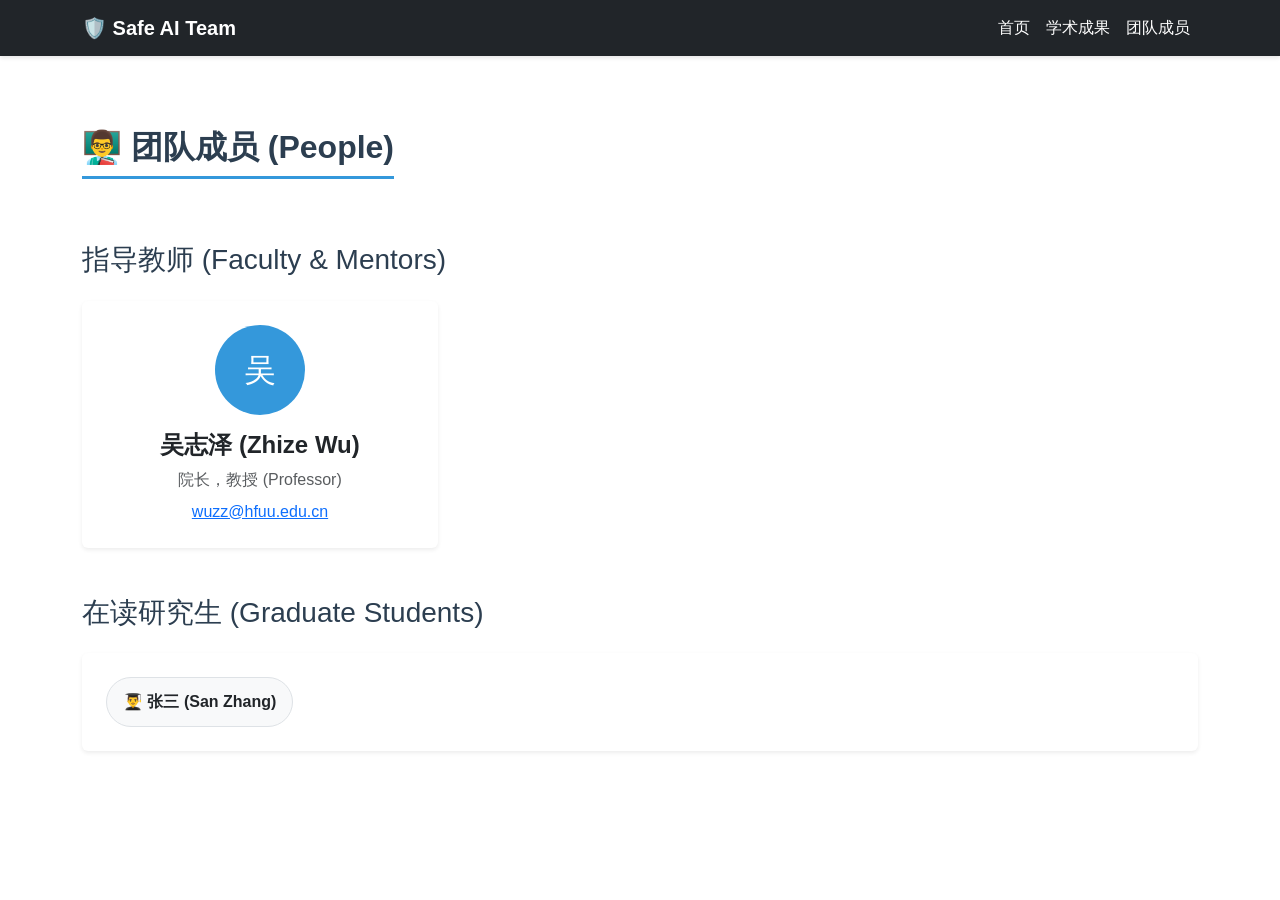
==== team.html @ 666915b7 "Create team.html" ====
<!DOCTYPE html>
<html lang="zh-CN">
<head>
    <meta charset="UTF-8">
    <meta name="viewport" content="width=device-width, initial-scale=1.0">
    <title>团队成员 - Safe AI Team</title>
    <link href="https://cdn.jsdelivr.net/npm/bootstrap@5.3.0/dist/css/bootstrap.min.css" rel="stylesheet">
    <link rel="stylesheet" href="assets/css/style.css">
</head>
<body style="padding-top: 80px;">

    <nav class="navbar navbar-expand-lg fixed-top bg-dark navbar-dark">
        <div class="container">
            <a class="navbar-brand fw-bold" href="index.html">🛡️ Safe AI Team</a>
            <div class="collapse navbar-collapse">
                <ul class="navbar-nav ms-auto">
                    <li class="nav-item"><a class="nav-link" href="index.html">首页</a></li>
                    <li class="nav-item"><a class="nav-link" href="publications.html">学术成果</a></li>
                    <li class="nav-item"><a class="nav-link active" href="team.html">团队成员</a></li>
                </ul>
            </div>
        </div>
    </nav>

    <section class="container py-5">
        <h2 class="section-title">👨‍🏫 团队成员 (People)</h2>
        
        <h3 class="mt-4 mb-4" style="color: #2c3e50;">指导教师 (Faculty & Mentors)</h3>
        <div class="row g-4">
            <div class="col-md-4">
                <div class="card text-center p-4 h-100 shadow-sm border-0">
                    <div class="rounded-circle text-white d-flex align-items-center justify-content-center mx-auto mb-3" style="width: 90px; height: 90px; font-size: 2rem; background-color: #3498db;">吴</div>
                    <h4 class="card-title fw-bold">吴志泽 (Zhize Wu)</h4>
                    <p class="text-muted mb-2">院长，教授 (Professor)</p>
                    <a href="mailto:wuzz@hfuu.edu.cn">wuzz@hfuu.edu.cn</a>
                </div>
            </div>
            </div>

        <h3 class="mt-5 mb-4" style="color: #2c3e50;">在读研究生 (Graduate Students)</h3>
        <div class="card shadow-sm border-0 p-4">
            <div class="d-flex flex-wrap gap-3">
                <span class="badge bg-light text-dark border p-3 fs-6 rounded-pill">👨‍🎓 张三 (San Zhang)</span>
                </div>
        </div>
    </section>

</body>
</html>
---- assets/css/style.css ----
/* style.css */
body {
    font-family: 'Segoe UI', Roboto, 'Helvetica Neue', Arial, sans-serif;
    color: #333;
    padding-top: 76px; /* 为顶部固定导航栏留出空间 */
}

/* 顶部导航栏 */
.navbar {
    background-color: #1a252f;
    box-shadow: 0 2px 4px rgba(0,0,0,0.1);
}
.navbar-brand, .nav-link {
    color: #ffffff !important;
}
.nav-link:hover {
    color: #3498db !important;
}

/* 头部大图区域 (Hero) */
.hero-section {
    background-color: #f8f9fa;
    padding: 80px 0;
    border-bottom: 1px solid #eaeaea;
}
.hero-section h1 {
    font-weight: 700;
    color: #2c3e50;
}

/* 章节通用样式 */
.section-title {
    margin-bottom: 40px;
    font-weight: 600;
    color: #2c3e50;
    border-bottom: 3px solid #3498db;
    display: inline-block;
    padding-bottom: 10px;
}
section {
    padding: 60px 0;
}
.bg-light-gray {
    background-color: #f8f9fa;
}

/* 卡片样式 */
.card {
    border: none;
    box-shadow: 0 4px 6px rgba(0,0,0,0.05);
    transition: transform 0.3s;
}
.card:hover {
    transform: translateY(-5px);
}

/* 底部区域 */
footer {
    background-color: #2c3e50;
    color: #ecf0f1;
    padding: 30px 0;
}
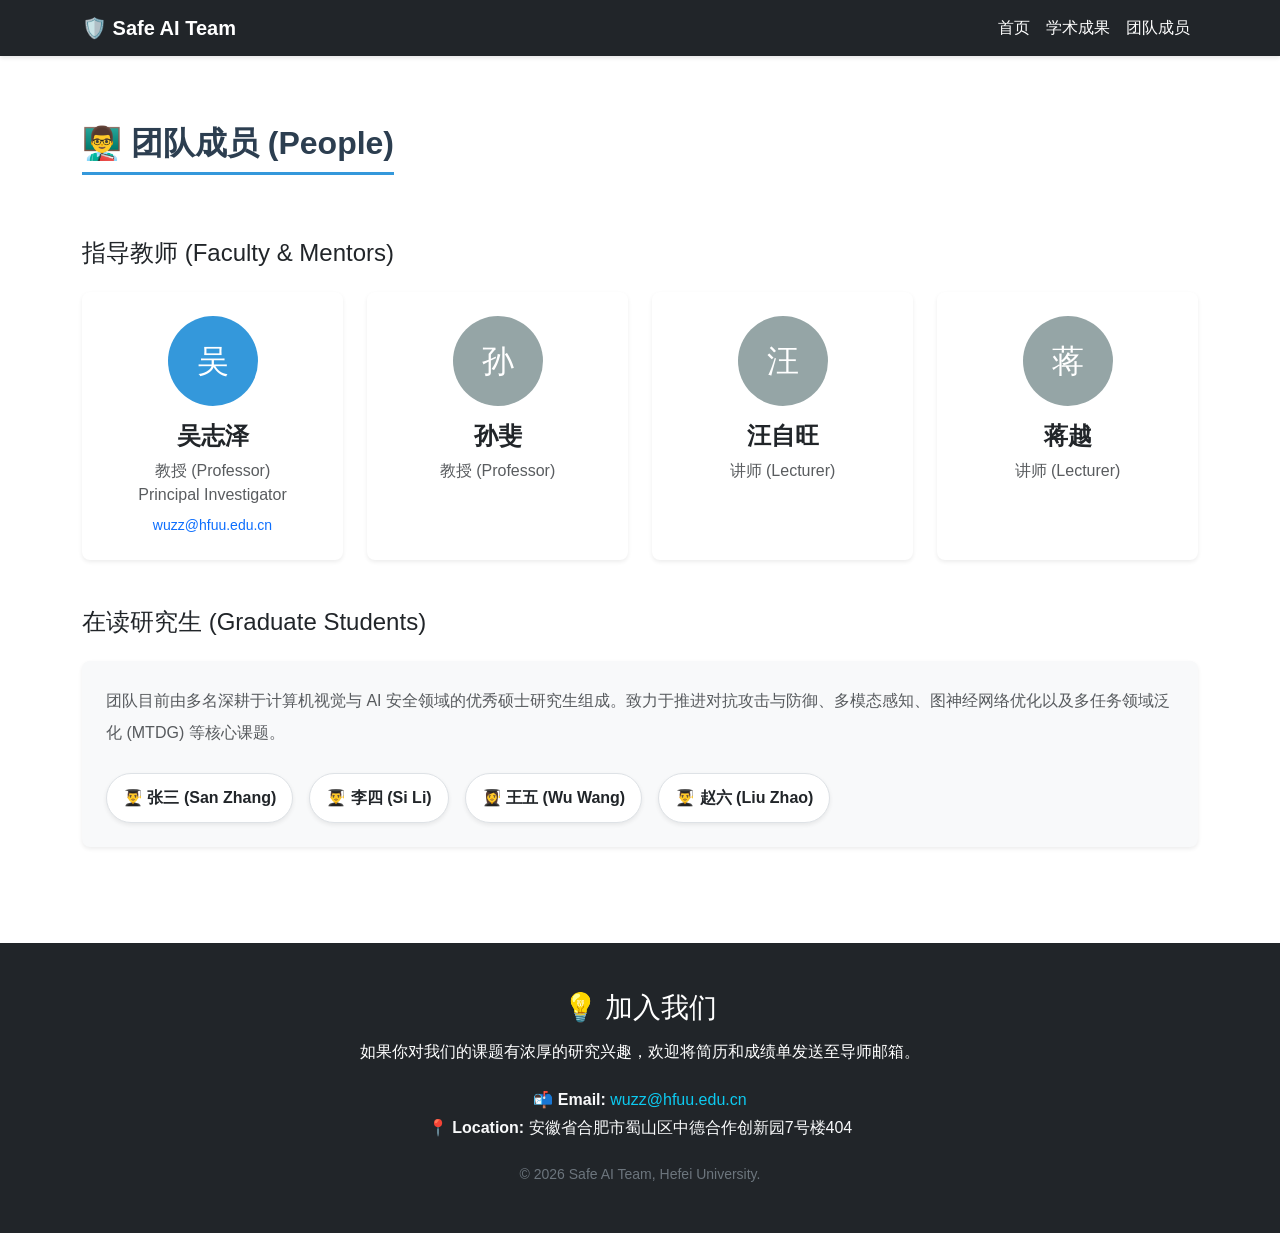
==== commit 53034657: "Update team.html" ====
--- a/team.html
+++ b/team.html
@@ -3,16 +3,19 @@
 <head>
     <meta charset="UTF-8">
     <meta name="viewport" content="width=device-width, initial-scale=1.0">
-    <title>团队成员 - Safe AI Team</title>
+    <title>团队成员 | Safe AI Team</title>
     <link href="https://cdn.jsdelivr.net/npm/bootstrap@5.3.0/dist/css/bootstrap.min.css" rel="stylesheet">
     <link rel="stylesheet" href="assets/css/style.css">
 </head>
-<body style="padding-top: 80px;">
+<body style="padding-top: 76px;">
 
     <nav class="navbar navbar-expand-lg fixed-top bg-dark navbar-dark">
         <div class="container">
             <a class="navbar-brand fw-bold" href="index.html">🛡️ Safe AI Team</a>
-            <div class="collapse navbar-collapse">
+            <button class="navbar-toggler" type="button" data-bs-toggle="collapse" data-bs-target="#navbarResponsive">
+                <span class="navbar-toggler-icon"></span>
+            </button>
+            <div class="collapse navbar-collapse" id="navbarResponsive">
                 <ul class="navbar-nav ms-auto">
                     <li class="nav-item"><a class="nav-link" href="index.html">首页</a></li>
                     <li class="nav-item"><a class="nav-link" href="publications.html">学术成果</a></li>
@@ -24,26 +27,66 @@
 
     <section class="container py-5">
         <h2 class="section-title">👨‍🏫 团队成员 (People)</h2>
-        
-        <h3 class="mt-4 mb-4" style="color: #2c3e50;">指导教师 (Faculty & Mentors)</h3>
+
+        <h3 class="mt-4 mb-4 text-dark" style="font-size: 1.5rem;">指导教师 (Faculty & Mentors)</h3>
         <div class="row g-4">
-            <div class="col-md-4">
-                <div class="card text-center p-4 h-100 shadow-sm border-0">
+            <div class="col-md-3">
+                <div class="card text-center p-4 h-100 shadow-sm border-0 rounded-3">
                     <div class="rounded-circle text-white d-flex align-items-center justify-content-center mx-auto mb-3" style="width: 90px; height: 90px; font-size: 2rem; background-color: #3498db;">吴</div>
-                    <h4 class="card-title fw-bold">吴志泽 (Zhize Wu)</h4>
-                    <p class="text-muted mb-2">院长，教授 (Professor)</p>
-                    <a href="mailto:wuzz@hfuu.edu.cn">wuzz@hfuu.edu.cn</a>
+                    <h4 class="card-title fw-bold">吴志泽</h4>
+                    <p class="text-muted mb-2">教授 (Professor)<br>Principal Investigator</p>
+                    <a href="mailto:wuzz@hfuu.edu.cn" class="text-decoration-none small">wuzz@hfuu.edu.cn</a>
                 </div>
             </div>
+            <div class="col-md-3">
+                <div class="card text-center p-4 h-100 shadow-sm border-0 rounded-3">
+                    <div class="rounded-circle text-white d-flex align-items-center justify-content-center mx-auto mb-3" style="width: 90px; height: 90px; font-size: 2rem; background-color: #95a5a6;">孙</div>
+                    <h4 class="card-title fw-bold">孙斐</h4>
+                    <p class="text-muted mb-2">教授 (Professor)</p>
+                </div>
             </div>
+            <div class="col-md-3">
+                <div class="card text-center p-4 h-100 shadow-sm border-0 rounded-3">
+                    <div class="rounded-circle text-white d-flex align-items-center justify-content-center mx-auto mb-3" style="width: 90px; height: 90px; font-size: 2rem; background-color: #95a5a6;">汪</div>
+                    <h4 class="card-title fw-bold">汪自旺</h4>
+                    <p class="text-muted mb-2">讲师 (Lecturer)</p>
+                </div>
+            </div>
+            <div class="col-md-3">
+                <div class="card text-center p-4 h-100 shadow-sm border-0 rounded-3">
+                    <div class="rounded-circle text-white d-flex align-items-center justify-content-center mx-auto mb-3" style="width: 90px; height: 90px; font-size: 2rem; background-color: #95a5a6;">蒋</div>
+                    <h4 class="card-title fw-bold">蒋越</h4>
+                    <p class="text-muted mb-2">讲师 (Lecturer)</p>
+                </div>
+            </div>
+        </div>
 
-        <h3 class="mt-5 mb-4" style="color: #2c3e50;">在读研究生 (Graduate Students)</h3>
-        <div class="card shadow-sm border-0 p-4">
+        <h3 class="mt-5 mb-4 text-dark" style="font-size: 1.5rem;">在读研究生 (Graduate Students)</h3>
+        <div class="card shadow-sm border-0 rounded-3 p-4 bg-light-gray">
+            <p class="lh-lg text-muted mb-4">
+                团队目前由多名深耕于计算机视觉与 AI 安全领域的优秀硕士研究生组成。致力于推进对抗攻击与防御、多模态感知、图神经网络优化以及多任务领域泛化 (MTDG) 等核心课题。
+            </p>
             <div class="d-flex flex-wrap gap-3">
-                <span class="badge bg-light text-dark border p-3 fs-6 rounded-pill">👨‍🎓 张三 (San Zhang)</span>
-                </div>
+                <span class="badge bg-white text-dark border p-3 fs-6 rounded-pill shadow-sm">👨‍🎓 张三 (San Zhang)</span>
+                <span class="badge bg-white text-dark border p-3 fs-6 rounded-pill shadow-sm">👨‍🎓 李四 (Si Li)</span>
+                <span class="badge bg-white text-dark border p-3 fs-6 rounded-pill shadow-sm">👩‍🎓 王五 (Wu Wang)</span>
+                <span class="badge bg-white text-dark border p-3 fs-6 rounded-pill shadow-sm">👨‍🎓 赵六 (Liu Zhao)</span>
+            </div>
         </div>
     </section>
 
+    <footer class="text-center bg-dark text-white py-5 mt-5">
+        <div class="container">
+            <h3 class="mb-3">💡 加入我们</h3>
+            <p class="mb-4">如果你对我们的课题有浓厚的研究兴趣，欢迎将简历和成绩单发送至导师邮箱。</p>
+            <div class="fs-6 text-light mb-4">
+                <p class="mb-1">📬 <strong>Email:</strong> <a href="mailto:wuzz@hfuu.edu.cn" class="text-info text-decoration-none">wuzz@hfuu.edu.cn</a></p>
+                <p class="mb-0">📍 <strong>Location:</strong> 安徽省合肥市蜀山区中德合作创新园7号楼404</p>
+            </div>
+            <p class="small text-secondary mb-0">&copy; 2026 Safe AI Team, Hefei University.</p>
+        </div>
+    </footer>
+
+    <script src="https://cdn.jsdelivr.net/npm/bootstrap@5.3.0/dist/js/bootstrap.bundle.min.js"></script>
 </body>
 </html>
